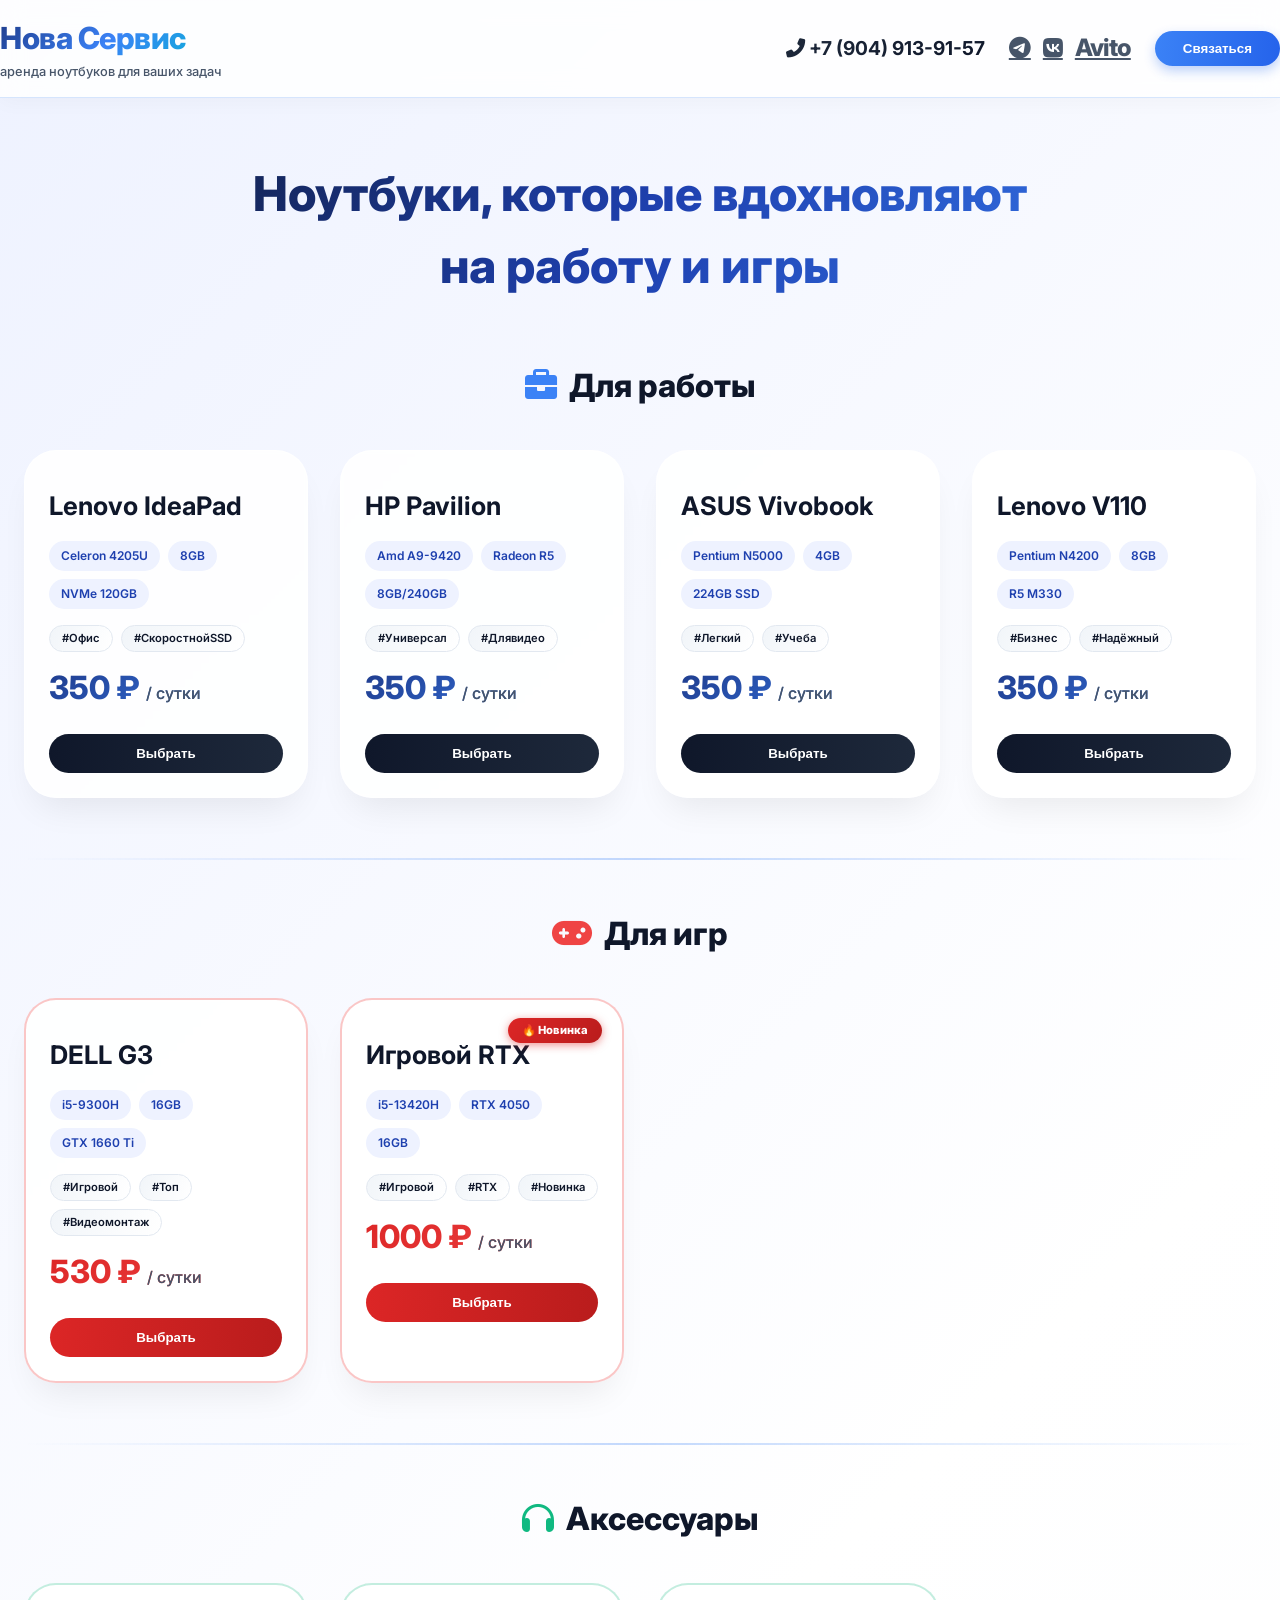
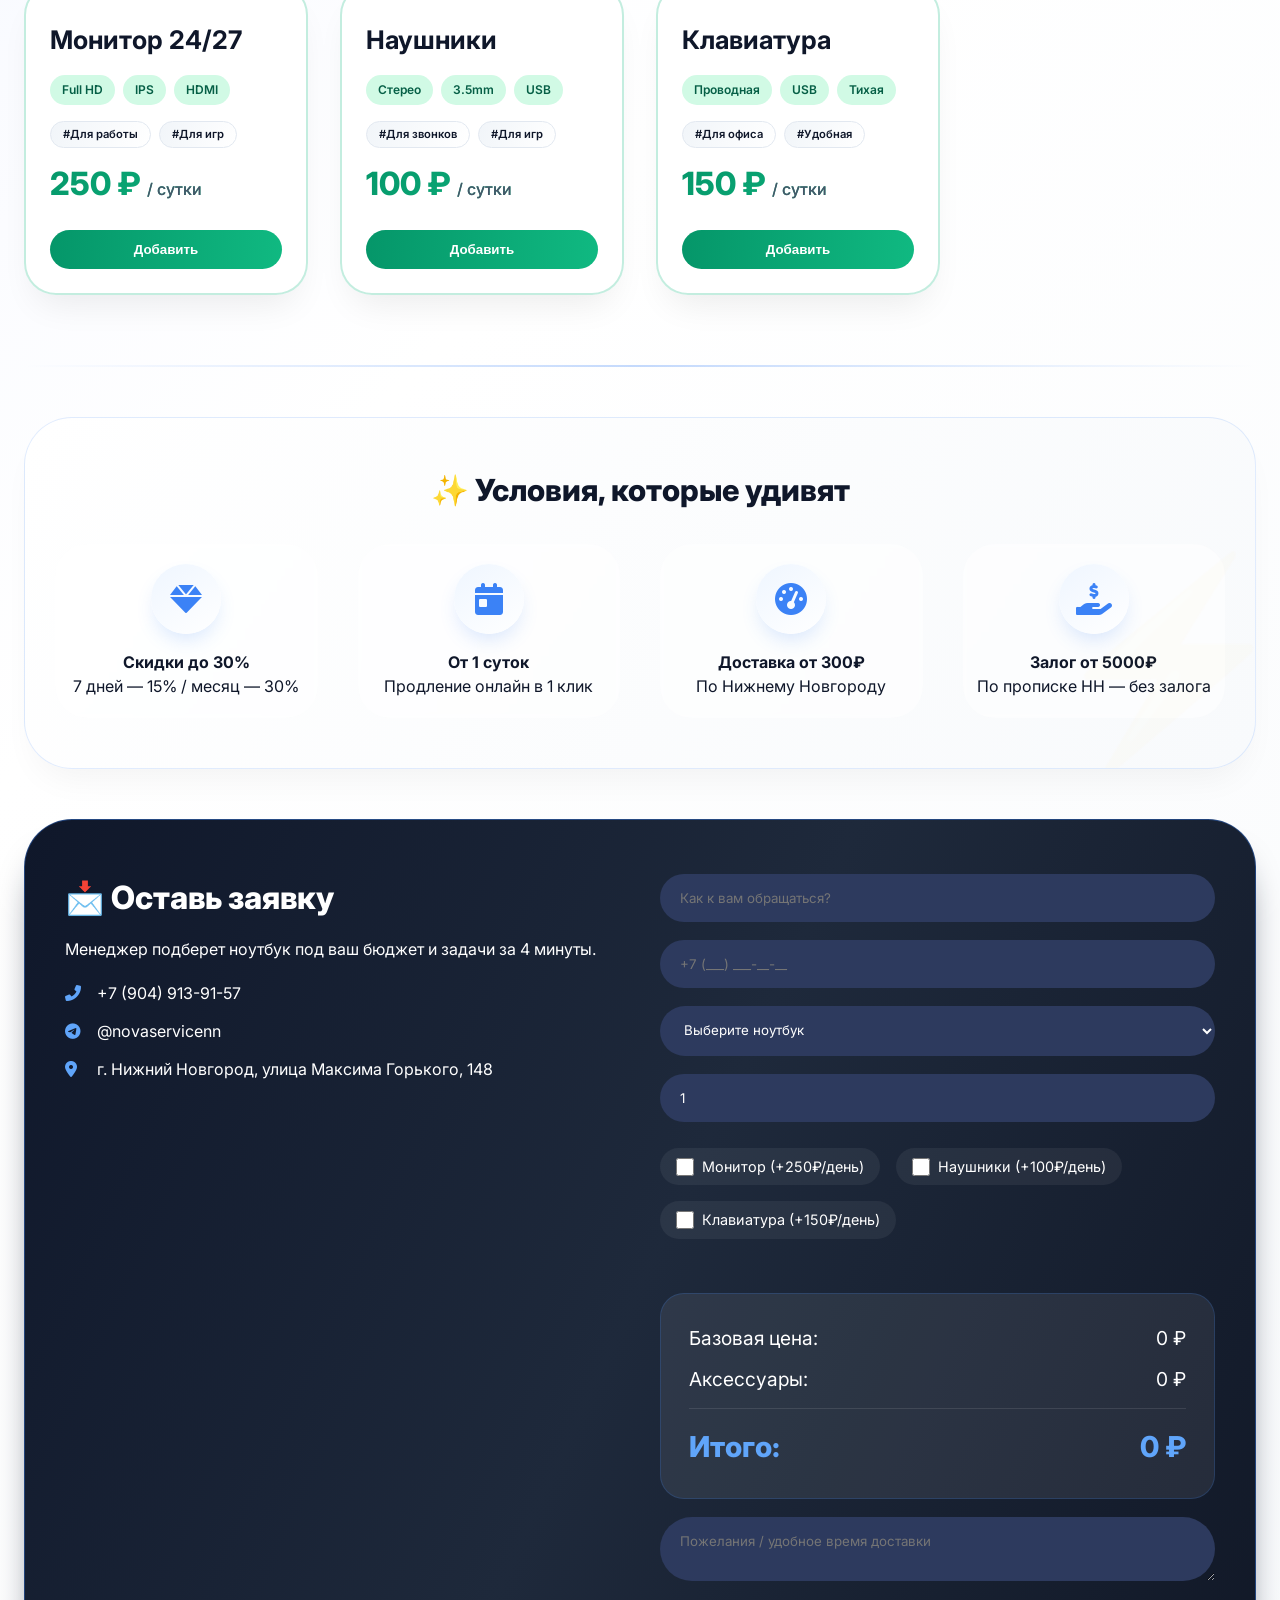
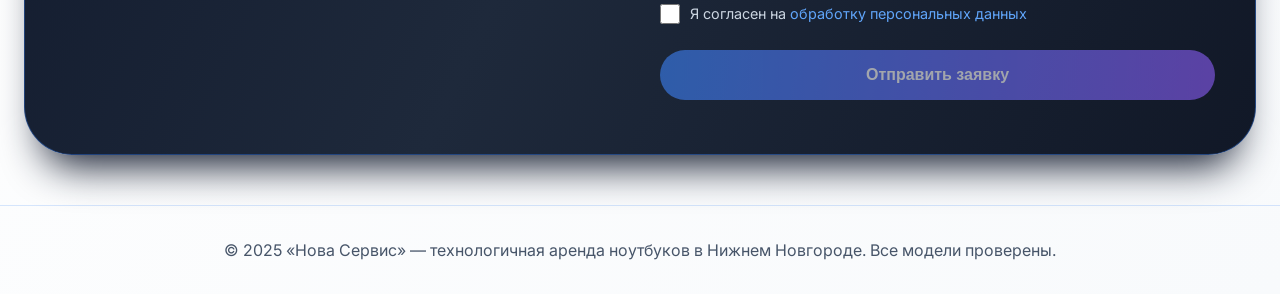
==== index.html @ deb8ad9b "Add files via upload" ====
<!DOCTYPE html>
<html lang="ru">
<head>
    <meta charset="UTF-8">
    <meta name="viewport" content="width=device-width, initial-scale=1.0, user-scalable=yes">
    <title>Нова Сервис | Аренда ноутбуков — стиль, скорость, сервис</title>
    <meta name="description" content="Аренда ноутбуков в «Нова Сервис». Premium-состояние, быстрая доставка, замена 2 часа. От 350₽/сутки.">
    <link href="https://fonts.googleapis.com/css2?family=Inter:opsz,wght@14..32,300;14..32,400;14..32,600;14..32,700;14..32,800&display=swap" rel="stylesheet">
    <link rel="stylesheet" href="https://cdnjs.cloudflare.com/ajax/libs/font-awesome/6.0.0-beta3/css/all.min.css">
    <link rel="stylesheet" href="css/style.css">
</head>
<body>

    <!-- Контейнер для сборки -->
    <div id="app"></div>

    <script>
        // Функция загрузки секций
        async function loadSections() {
            const app = document.getElementById('app');
            
            const sections = [
                'sections/notification.html',
                'sections/header.html',
                'sections/hero.html',
                'sections/catalog-work.html',
                'sections/catalog-gaming.html',
                'sections/catalog-accessories.html',
                'sections/conditions.html',
                'sections/form.html',
                'sections/footer.html'
            ];

            let html = '';
            for (const section of sections) {
                try {
                    const response = await fetch(section);
                    if (response.ok) {
                        html += await response.text();
                    } else {
                        console.warn(`Не удалось загрузить: ${section}`);
                    }
                } catch (error) {
                    console.warn(`Ошибка загрузки ${section}:`, error);
                }
            }
            
            app.innerHTML = html;
            
            // Инициализируем скрипты после загрузки HTML
            initApp();
        }

        function initApp() {
            // Загружаем скрипты динамически после сборки DOM
            const scripts = [
                'js/config.js',
                'js/calculator.js',
                'js/form.js',
                'js/main.js'
            ];

            scripts.forEach(src => {
                const script = document.createElement('script');
                script.src = src;
                document.body.appendChild(script);
            });
        }

        // Запускаем сборку
        loadSections();
    </script>
</body>
</html>
---- css/style.css ----
/* ===== БАЗОВЫЕ СТИЛИ ===== */
* {
    margin: 0;
    padding: 0;
    box-sizing: border-box;
}

body {
    font-family: 'Inter', sans-serif;
    background: linear-gradient(135deg, #eef2ff 0%, #ffffff 50%, #f8fafc 100%);
    color: #0f172a;
    line-height: 1.5;
}

/* ===== КАСТОМНЫЙ СКРОЛЛ ===== */
::-webkit-scrollbar {
    width: 8px;
}
::-webkit-scrollbar-track {
    background: #e2e8f0;
    border-radius: 10px;
}
::-webkit-scrollbar-thumb {
    background: #3b82f6;
    border-radius: 10px;
}

/* ===== КОНТЕЙНЕР ===== */
.container {
    max-width: 1280px;
    margin: 0 auto;
    padding: 0 24px;
}

/* ===== ШАПКА ===== */
.header {
    background: rgba(255, 255, 255, 0.85);
    backdrop-filter: blur(12px);
    box-shadow: 0 4px 20px rgba(0,0,0,0.03);
    position: sticky;
    top: 0;
    z-index: 100;
    border-bottom: 1px solid rgba(59,130,246,0.2);
}

.header-inner {
    display: flex;
    justify-content: space-between;
    align-items: center;
    padding: 16px 0;
    flex-wrap: wrap;
    gap: 16px;
}

.logo h1 {
    font-size: 1.9rem;
    font-weight: 800;
    background: linear-gradient(135deg, #1e3a8a, #3b82f6, #06b6d4);
    -webkit-background-clip: text;
    background-clip: text;
    color: transparent;
    letter-spacing: -0.5px;
}

.logo p {
    font-size: 0.8rem;
    color: #475569;
    font-weight: 500;
}

/* ===== КОНТАКТЫ В ШАПКЕ ===== */
.contact-header {
    display: flex;
    align-items: center;
    gap: 24px;
    flex-wrap: wrap;
}

.phone {
    font-weight: 700;
    font-size: 1.2rem;
    background: linear-gradient(145deg, #1e293b, #0f172a);
    -webkit-background-clip: text;
    background-clip: text;
    color: transparent;
}

/* ===== СОЦИАЛЬНЫЕ ИКОНКИ ===== */
.social-icons {
    display: flex;
    gap: 12px;
    align-items: center;
}

.social-icons a {
    color: #475569;
    font-size: 1.4rem;
    transition: color 0.2s, transform 0.2s;
    display: inline-flex;
    align-items: center;
    justify-content: center;
}

.social-icons a:hover {
    color: #3b82f6;
    transform: translateY(-2px);
}

/* ===== КНОПКА ЗВОНКА ===== */
.btn-call {
    background: linear-gradient(95deg, #3b82f6, #2563eb);
    color: white;
    border: none;
    padding: 10px 28px;
    border-radius: 40px;
    font-weight: 600;
    cursor: pointer;
    transition: all 0.3s ease;
    box-shadow: 0 5px 12px rgba(37,99,235,0.3);
}

.btn-call:hover {
    transform: translateY(-2px);
    box-shadow: 0 8px 20px rgba(37,99,235,0.4);
    background: linear-gradient(95deg, #2563eb, #1d4ed8);
}

/* ===== ГЕРОЙ (ЗАГОЛОВОК) ===== */
.hero {
    padding: 60px 0 40px;
    text-align: center;
    position: relative;
}

.hero h1 {
    font-size: 3rem;
    font-weight: 800;
    margin-bottom: 20px;
    background: linear-gradient(125deg, #0f172a, #1e40af, #3b82f6);
    -webkit-background-clip: text;
    background-clip: text;
    color: transparent;
}

.hero p {
    font-size: 1.2rem;
    max-width: 700px;
    margin: 0 auto;
    color: #334155;
}

/* ===== ЗАГОЛОВКИ КАТЕГОРИЙ ===== */
.category-title {
    font-size: 2rem;
    font-weight: 800;
    margin: 0px 0 4px;  /* было 60px → стало 10px (подняли заголовок) */
    text-align: center;
}

.category-title i {
    margin-right: 12px;  /* было 120px → стало 12px (иконка рядом с текстом) */
}

.category-sub {
    text-align: center;
    color: #475569;
    margin-bottom: 4px;  /* чуть уменьшил отступ до карточек */
    font-weight: 500;
}

/* ===== РАЗДЕЛИТЕЛИ ===== */
.category-divider {
    border: none;
    height: 2px;
    background: linear-gradient(90deg, transparent, #3b82f6, transparent);
    margin: 5px 0 50px;
    opacity: 0.3;
}

/* ===== СЕТКИ КАТАЛОГОВ ===== */
.catalog {
    display: grid;
    grid-template-columns: repeat(auto-fill, minmax(280px, 1fr));
    gap: 32px;
    margin-bottom: 60px;
    margin-top: 40px;  /* ← ДОБАВИЛ ЭТУ СТРОКУ */
}

.catalog-gaming {
    display: grid;
    grid-template-columns: repeat(auto-fill, minmax(280px, 1fr));
    gap: 32px;
    margin-bottom: 60px;
    margin-top: 40px;  /* ← ДОБАВИЛ ЭТУ СТРОКУ */
}

.catalog-accessories {
    display: grid;
    grid-template-columns: repeat(auto-fill, minmax(280px, 1fr));
    gap: 32px;
    margin-bottom: 70px;
    margin-top: 40px;  /* ← ДОБАВИЛ ЭТУ СТРОКУ */
}

/* ===== КАРТОЧКИ ТОВАРОВ ===== */
.card {
    background: rgba(255,255,255,0.9);
    backdrop-filter: blur(2px);
    border-radius: 32px;
    padding: 24px;
    box-shadow: 0 20px 35px -12px rgba(0,0,0,0.08);
    transition: all 0.35s cubic-bezier(0.2, 0.9, 0.4, 1.1);
    border: 1px solid rgba(255,255,255,0.5);
    position: relative;
    overflow: hidden;
}

.card::before {
    content: '';
    position: absolute;
    top: 0;
    left: 0;
    width: 100%;
    height: 6px;
    background: linear-gradient(90deg, #3b82f6, #06b6d4, #8b5cf6);
    opacity: 0;
    transition: 0.3s;
}

.card:hover::before {
    opacity: 1;
}

.card:hover {
    transform: translateY(-12px);
    box-shadow: 0 30px 45px -12px rgba(0,0,0,0.2);
    background: white;
    border-color: rgba(59,130,246,0.4);
}

/* ===== КАРТОЧКИ ИГРОВЫХ ===== */
.card-gaming {
    background: rgba(255,255,255,0.9);
    backdrop-filter: blur(2px);
    border-radius: 32px;
    padding: 24px;
    box-shadow: 0 20px 35px -12px rgba(0,0,0,0.08);
    transition: all 0.35s cubic-bezier(0.2, 0.9, 0.4, 1.1);
    border: 2px solid rgba(239,68,68,0.3);
    position: relative;
    overflow: hidden;
}

.card-gaming::before {
    content: '';
    position: absolute;
    top: 0;
    left: 0;
    width: 100%;
    height: 6px;
    background: linear-gradient(90deg, #ef4444, #f97316, #eab308);
    opacity: 0;
    transition: 0.3s;
}

.card-gaming:hover::before {
    opacity: 1;
}

.card-gaming:hover {
    transform: translateY(-12px) scale(1.01);
    box-shadow: 0 30px 45px -12px rgba(239,68,68,0.25);
    background: white;
    border-color: rgba(239,68,68,0.6);
}

/* ===== КАРТОЧКИ АКСЕССУАРОВ ===== */
.card-accessory {
    background: rgba(255,255,255,0.9);
    backdrop-filter: blur(2px);
    border-radius: 32px;
    padding: 24px;
    box-shadow: 0 20px 35px -12px rgba(0,0,0,0.08);
    transition: all 0.35s cubic-bezier(0.2, 0.9, 0.4, 1.1);
    border: 2px solid rgba(16,185,129,0.25);
    position: relative;
    overflow: hidden;
}

.card-accessory::before {
    content: '';
    position: absolute;
    top: 0;
    left: 0;
    width: 100%;
    height: 6px;
    background: linear-gradient(90deg, #10b981, #06b6d4, #8b5cf6);
    opacity: 0;
    transition: 0.3s;
}

.card-accessory:hover::before {
    opacity: 1;
}

.card-accessory:hover {
    transform: translateY(-12px) scale(1.01);
    box-shadow: 0 30px 45px -12px rgba(16,185,129,0.25);
    background: white;
    border-color: rgba(16,185,129,0.6);
}

/* ===== БЕЙДЖИ ===== */
.badge-hot {
    position: absolute;
    top: 18px;
    right: 20px;
    background: linear-gradient(125deg, #f97316, #ef4444);
    padding: 4px 14px;
    border-radius: 60px;
    color: white;
    font-size: 0.7rem;
    font-weight: 800;
    box-shadow: 0 2px 8px rgba(239,68,68,0.4);
}

.badge-gaming {
    position: absolute;
    top: 18px;
    right: 20px;
    background: linear-gradient(125deg, #dc2626, #b91c1c);
    padding: 4px 14px;
    border-radius: 60px;
    color: white;
    font-size: 0.7rem;
    font-weight: 800;
    box-shadow: 0 2px 8px rgba(220,38,38,0.5);
}

.badge-accessory {
    position: absolute;
    top: 18px;
    right: 20px;
    background: linear-gradient(125deg, #10b981, #059669);
    padding: 4px 14px;
    border-radius: 60px;
    color: white;
    font-size: 0.7rem;
    font-weight: 800;
    box-shadow: 0 2px 8px rgba(16,185,129,0.4);
}

/* ===== ЗАГОЛОВКИ КАРТОЧЕК ===== */
.card h3, .card-gaming h3, .card-accessory h3 {
    font-size: 1.6rem;
    font-weight: 700;
    margin: 12px 0 8px;
}

/* ===== ХАРАКТЕРИСТИКИ ===== */
.specs {
    margin: 16px 0;
    display: flex;
    flex-wrap: wrap;
    gap: 8px;
}

.spec {
    background: #eef2ff;
    padding: 6px 12px;
    border-radius: 30px;
    font-size: 0.75rem;
    font-weight: 600;
    color: #1e40af;
}

.spec-accessory {
    background: #d1fae5;
    padding: 6px 12px;
    border-radius: 30px;
    font-size: 0.75rem;
    font-weight: 600;
    color: #065f46;
}

/* ===== ТЕГИ ===== */
.tags {
    display: flex;
    flex-wrap: wrap;
    gap: 8px;
    margin: 12px 0;
}

.tag {
    background: linear-gradient(115deg, #f1f5f9, #ffffff);
    color: #0f172a;
    padding: 4px 12px;
    border-radius: 24px;
    font-size: 0.7rem;
    font-weight: 600;
    border: 1px solid #e2e8f0;
}

/* ===== ЦЕНЫ ===== */
.price {
    font-size: 2rem;
    font-weight: 800;
    background: linear-gradient(145deg, #1e3a8a, #3b82f6);
    -webkit-background-clip: text;
    background-clip: text;
    color: transparent;
    margin: 12px 0;
}

.price span {
    font-size: 1rem;
    font-weight: 500;
    color: #475569;
    background: none;
    -webkit-background-clip: unset;
}

.price-gaming {
    font-size: 2rem;
    font-weight: 800;
    background: linear-gradient(145deg, #dc2626, #ef4444);
    -webkit-background-clip: text;
    background-clip: text;
    color: transparent;
    margin: 12px 0;
}

.price-gaming span {
    font-size: 1rem;
    font-weight: 500;
    color: #475569;
    background: none;
    -webkit-background-clip: unset;
}

.price-accessory {
    font-size: 2rem;
    font-weight: 800;
    background: linear-gradient(145deg, #059669, #10b981);
    -webkit-background-clip: text;
    background-clip: text;
    color: transparent;
    margin: 12px 0;
}

.price-accessory span {
    font-size: 1rem;
    font-weight: 500;
    color: #475569;
    background: none;
    -webkit-background-clip: unset;
}

/* ===== КНОПКИ КАРТОЧЕК ===== */
.btn-order {
    width: 100%;
    background: linear-gradient(95deg, #0f172a, #1e293b);
    color: white;
    border: none;
    padding: 12px 0;
    border-radius: 40px;
    font-weight: 700;
    cursor: pointer;
    transition: 0.2s;
    margin-top: 10px;
}

.btn-order:hover {
    background: linear-gradient(95deg, #3b82f6, #2563eb);
    transform: scale(0.98);
    box-shadow: 0 6px 14px rgba(59,130,246,0.4);
}

.btn-order-gaming {
    width: 100%;
    background: linear-gradient(95deg, #dc2626, #b91c1c);
    color: white;
    border: none;
    padding: 12px 0;
    border-radius: 40px;
    font-weight: 700;
    cursor: pointer;
    transition: 0.2s;
    margin-top: 10px;
}

.btn-order-gaming:hover {
    background: linear-gradient(95deg, #ef4444, #dc2626);
    transform: scale(0.98);
    box-shadow: 0 6px 14px rgba(239,68,68,0.4);
}

.btn-order-accessory {
    width: 100%;
    background: linear-gradient(95deg, #059669, #10b981);
    color: white;
    border: none;
    padding: 12px 0;
    border-radius: 40px;
    font-weight: 700;
    cursor: pointer;
    transition: 0.2s;
    margin-top: 10px;
}

.btn-order-accessory:hover {
    background: linear-gradient(95deg, #10b981, #059669);
    transform: scale(0.98);
    box-shadow: 0 6px 14px rgba(16,185,129,0.4);
}

/* ===== БЛОК УСЛОВИЙ ===== */
.conditions {
    background: linear-gradient(125deg, #ffffff, #f8fafc);
    border-radius: 48px;
    padding: 50px 30px;
    margin: 50px 0;
    box-shadow: 0 20px 35px -12px rgba(0,0,0,0.05);
    border: 1px solid rgba(59,130,246,0.15);
    position: relative;
    overflow: hidden;
}

.conditions::after {
    content: "⚡";
    font-size: 200px;
    opacity: 0.02;
    position: absolute;
    bottom: -40px;
    right: -40px;
    pointer-events: none;
}

.grid-3 {
    display: grid;
    grid-template-columns: repeat(auto-fit, minmax(230px, 1fr));
    gap: 40px;
    margin-top: 30px;
}

.cond-item {
    text-align: center;
    background: rgba(255,255,255,0.5);
    backdrop-filter: blur(2px);
    border-radius: 32px;
    padding: 20px 12px;
    transition: 0.2s;
}

.cond-icon {
    width: 70px;
    height: 70px;
    background: linear-gradient(145deg, #eff6ff, #ffffff);
    display: inline-flex;
    align-items: center;
    justify-content: center;
    border-radius: 60px;
    font-size: 2rem;
    color: #3b82f6;
    margin-bottom: 16px;
    box-shadow: 0 10px 20px -5px rgba(59,130,246,0.2);
}

/* ===== ФОРМА ===== */
.form-section {
    background: linear-gradient(115deg, #0f172a, #1e293b, #111827);
    border-radius: 48px;
    padding: 54px 40px;
    color: white;
    margin: 50px 0;
    box-shadow: 0 30px 40px -20px #0f172a;
    border: 1px solid rgba(59,130,246,0.4);
}

.form-grid {
    display: grid;
    grid-template-columns: 1fr 1fr;
    gap: 40px;
    align-items: start;
}

.form-fields {
    display: flex;
    flex-direction: column;
    gap: 18px;
}

/* ===== ПОЛЯ ВВОДА ===== */
input, select, textarea {
    padding: 16px 20px;
    border-radius: 60px;
    border: none;
    font-family: inherit;
    background: #2d3a5e;
    color: white;
    outline: none;
    transition: 0.2s;
}

input:focus, select:focus, textarea:focus {
    background: #334155;
    box-shadow: 0 0 0 2px #3b82f6;
}

textarea {
    border-radius: 32px;
}

/* ===== КНОПКА ОТПРАВКИ ===== */
.submit-btn {
    background: linear-gradient(95deg, #3b82f6, #8b5cf6);
    padding: 16px;
    border: none;
    border-radius: 60px;
    font-weight: 800;
    cursor: pointer;
    transition: 0.2s;
    font-size: 1rem;
    color: white;
}

.submit-btn:hover {
    transform: scale(0.98);
    box-shadow: 0 10px 20px rgba(59,130,246,0.5);
}

.submit-btn:disabled {
    opacity: 0.6;
    cursor: not-allowed;
}

/* ===== КОНТАКТЫ В ФОРМЕ ===== */
.contact-line i {
    width: 28px;
    color: #60a5fa;
}

/* ===== КАЛЬКУЛЯТОР ЦЕН ===== */
.price-calculator {
    background: rgba(255,255,255,0.08);
    border-radius: 24px;
    padding: 24px 28px;
    margin-top: 24px;
    border: 1px solid rgba(59,130,246,0.2);
}

.price-calculator .total-row {
    display: flex;
    justify-content: space-between;
    align-items: center;
    font-size: 1.2rem;
    padding: 6px 0;
}

.price-calculator .total-row.discount {
    color: #60a5fa;
}

.price-calculator .total-row.final {
    font-size: 1.8rem;
    font-weight: 800;
    border-top: 1px solid rgba(255,255,255,0.1);
    padding-top: 16px;
    margin-top: 8px;
    color: #3b82f6;
}

.price-calculator .total-row.final span {
    color: #60a5fa;
}

/* ===== ЧЕКБОКСЫ АКСЕССУАРОВ ===== */
.accessory-checkboxes {
    display: flex;
    flex-wrap: wrap;
    gap: 16px;
    margin: 8px 0 12px;
}

.accessory-checkboxes label {
    display: flex;
    align-items: center;
    gap: 8px;
    cursor: pointer;
    background: rgba(255,255,255,0.06);
    padding: 8px 16px;
    border-radius: 40px;
    font-size: 0.9rem;
    transition: 0.2s;
}

.accessory-checkboxes label:hover {
    background: rgba(255,255,255,0.12);
}

.accessory-checkboxes input[type="checkbox"] {
    width: 18px;
    height: 18px;
    accent-color: #10b981;
    border-radius: 4px;
}

/* ===== УВЕДОМЛЕНИЕ ===== */
.notification {
    position: fixed;
    top: 30px;
    left: 50%;
    transform: translateX(-50%) translateY(-120px);
    background: #10b981;
    color: white;
    padding: 18px 40px;
    border-radius: 60px;
    font-weight: 700;
    font-size: 1.1rem;
    box-shadow: 0 15px 40px rgba(16,185,129,0.4);
    z-index: 9999;
    transition: transform 0.6s cubic-bezier(0.34, 1.56, 0.64, 1), opacity 0.4s ease;
    opacity: 0;
    display: flex;
    align-items: center;
    gap: 14px;
    pointer-events: none;
}

.notification.show {
    transform: translateX(-50%) translateY(0);
    opacity: 1;
    pointer-events: auto;
}

.notification i {
    font-size: 1.6rem;
}

.notification.error {
    background: #ef4444;
    box-shadow: 0 15px 40px rgba(239,68,68,0.4);
}

/* ===== ПОДВАЛ ===== */
footer {
    text-align: center;
    padding: 32px 0;
    border-top: 1px solid rgba(59,130,246,0.2);
    margin-top: 20px;
    color: #475569;
}

/* ===== АДАПТИВНОСТЬ ===== */
@media (max-width: 700px) {
    .form-grid {
        grid-template-columns: 1fr;
    }

    .hero h1 {
        font-size: 2.2rem;
    }

    .notification {
        font-size: 0.9rem;
        padding: 14px 24px;
        width: 90%;
        text-align: center;
        justify-content: center;
    }

    .header-inner {
        flex-direction: column;
    }

    .contact-header {
        justify-content: center;
    }
}

/* ===== АНИМАЦИЯ ПОЯВЛЕНИЯ ===== */
.card, .card-gaming, .card-accessory {
    animation: fadeInUp 0.6s ease backwards;
}

@keyframes fadeInUp {
    from {
        opacity: 0;
        transform: translateY(30px);
    }
    to {
        opacity: 1;
        transform: translateY(0);
    }
}
/* ===== ЧЕКБОКС СОГЛАСИЯ ===== */
.agreement-checkbox {
    margin: 4px 0 8px;
}

.agreement-checkbox label {
    display: flex;
    align-items: center;
    gap: 10px;
    cursor: pointer;
    font-size: 0.9rem;
    color: #cbd5e1;
    transition: color 0.2s;
}

.agreement-checkbox label:hover {
    color: #ffffff;
}

.agreement-checkbox input[type="checkbox"] {
    width: 20px;
    height: 20px;
    min-width: 20px;
    accent-color: #3b82f6;
    cursor: pointer;
    border-radius: 4px;
    background: #2d3a5e;
}

.agreement-checkbox a {
    color: #60a5fa;
    text-decoration: none;
    transition: color 0.2s;
}

.agreement-checkbox a:hover {
    color: #93bbfc;
    text-decoration: underline;
}

.card:nth-child(1) { animation-delay: 0.05s; }
.card:nth-child(2) { animation-delay: 0.1s; }
.card:nth-child(3) { animation-delay: 0.15s; }
.card:nth-child(4) { animation-delay: 0.2s; }
.card-gaming:nth-child(1) { animation-delay: 0.05s; }
.card-gaming:nth-child(2) { animation-delay: 0.1s; }
.card-accessory:nth-child(1) { animation-delay: 0.05s; }
.card-accessory:nth-child(2) { animation-delay: 0.1s; }
.card-accessory:nth-child(3) { animation-delay: 0.15s; }
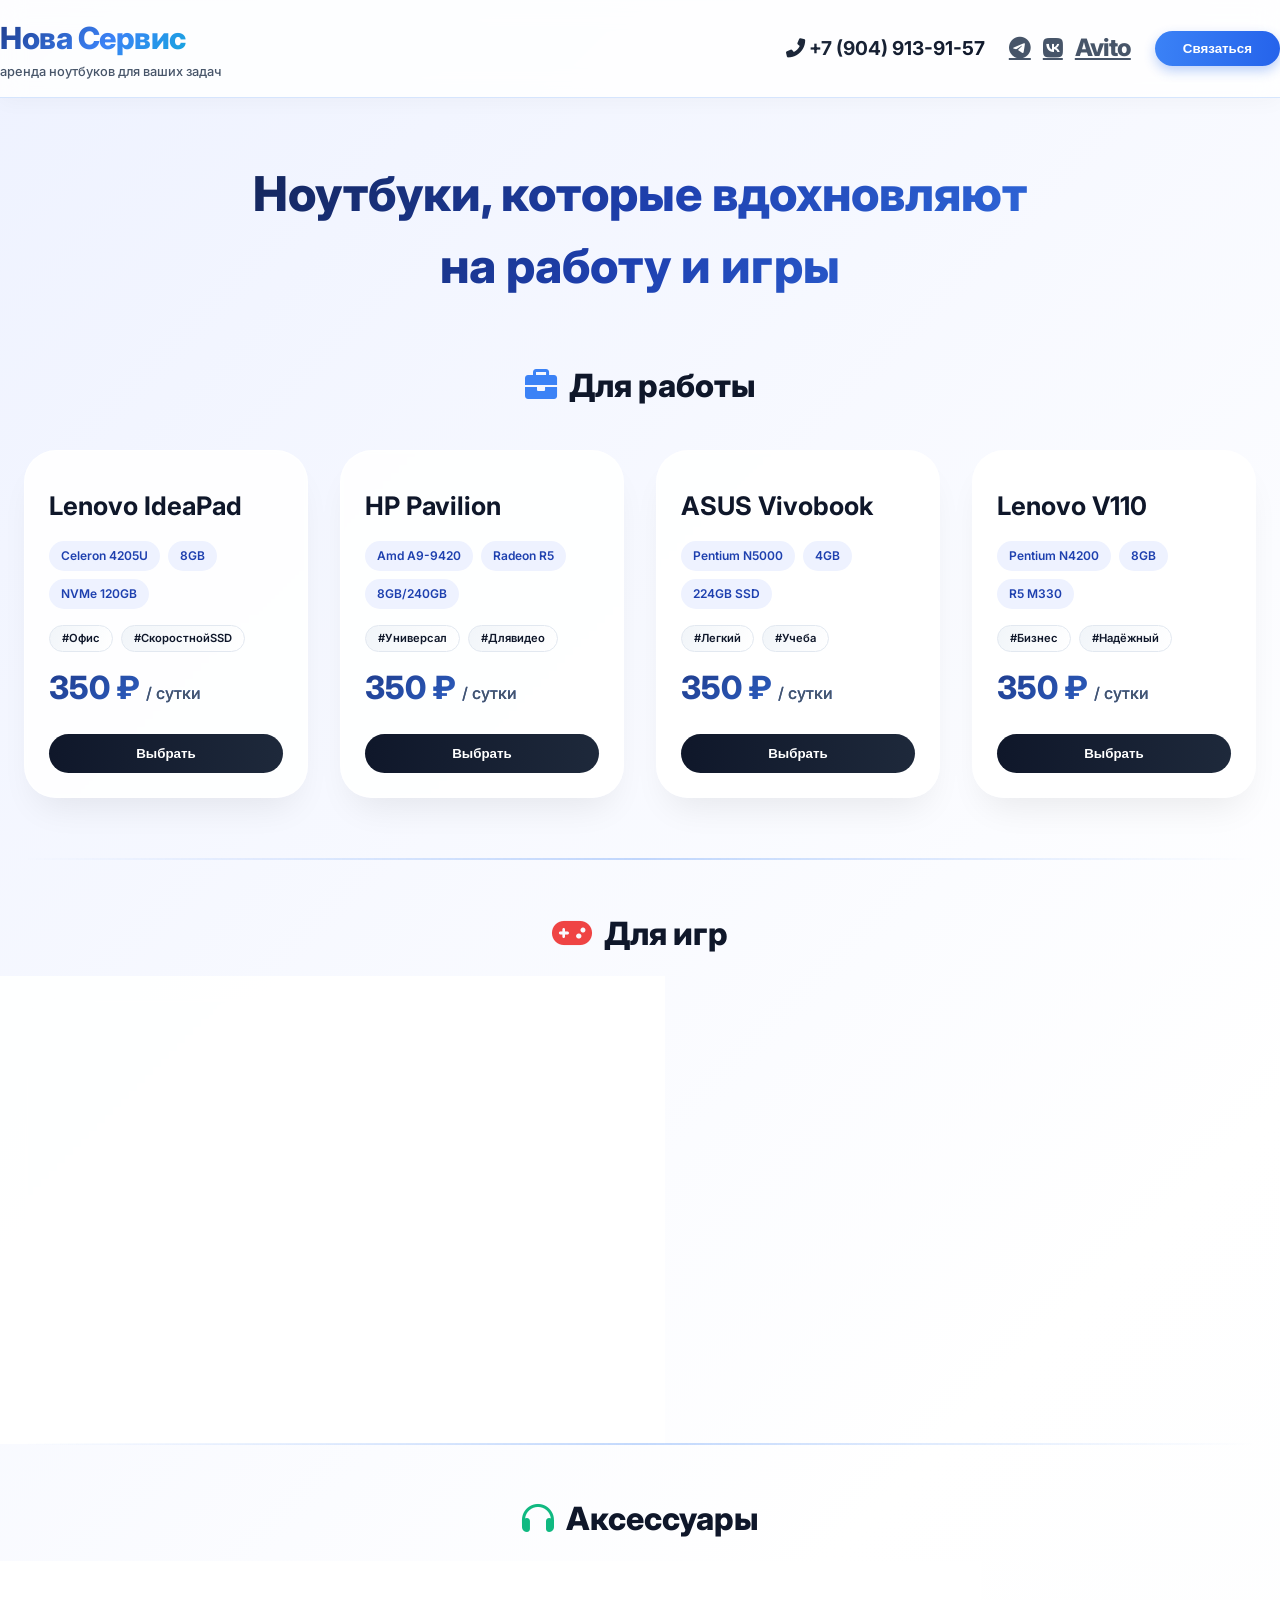
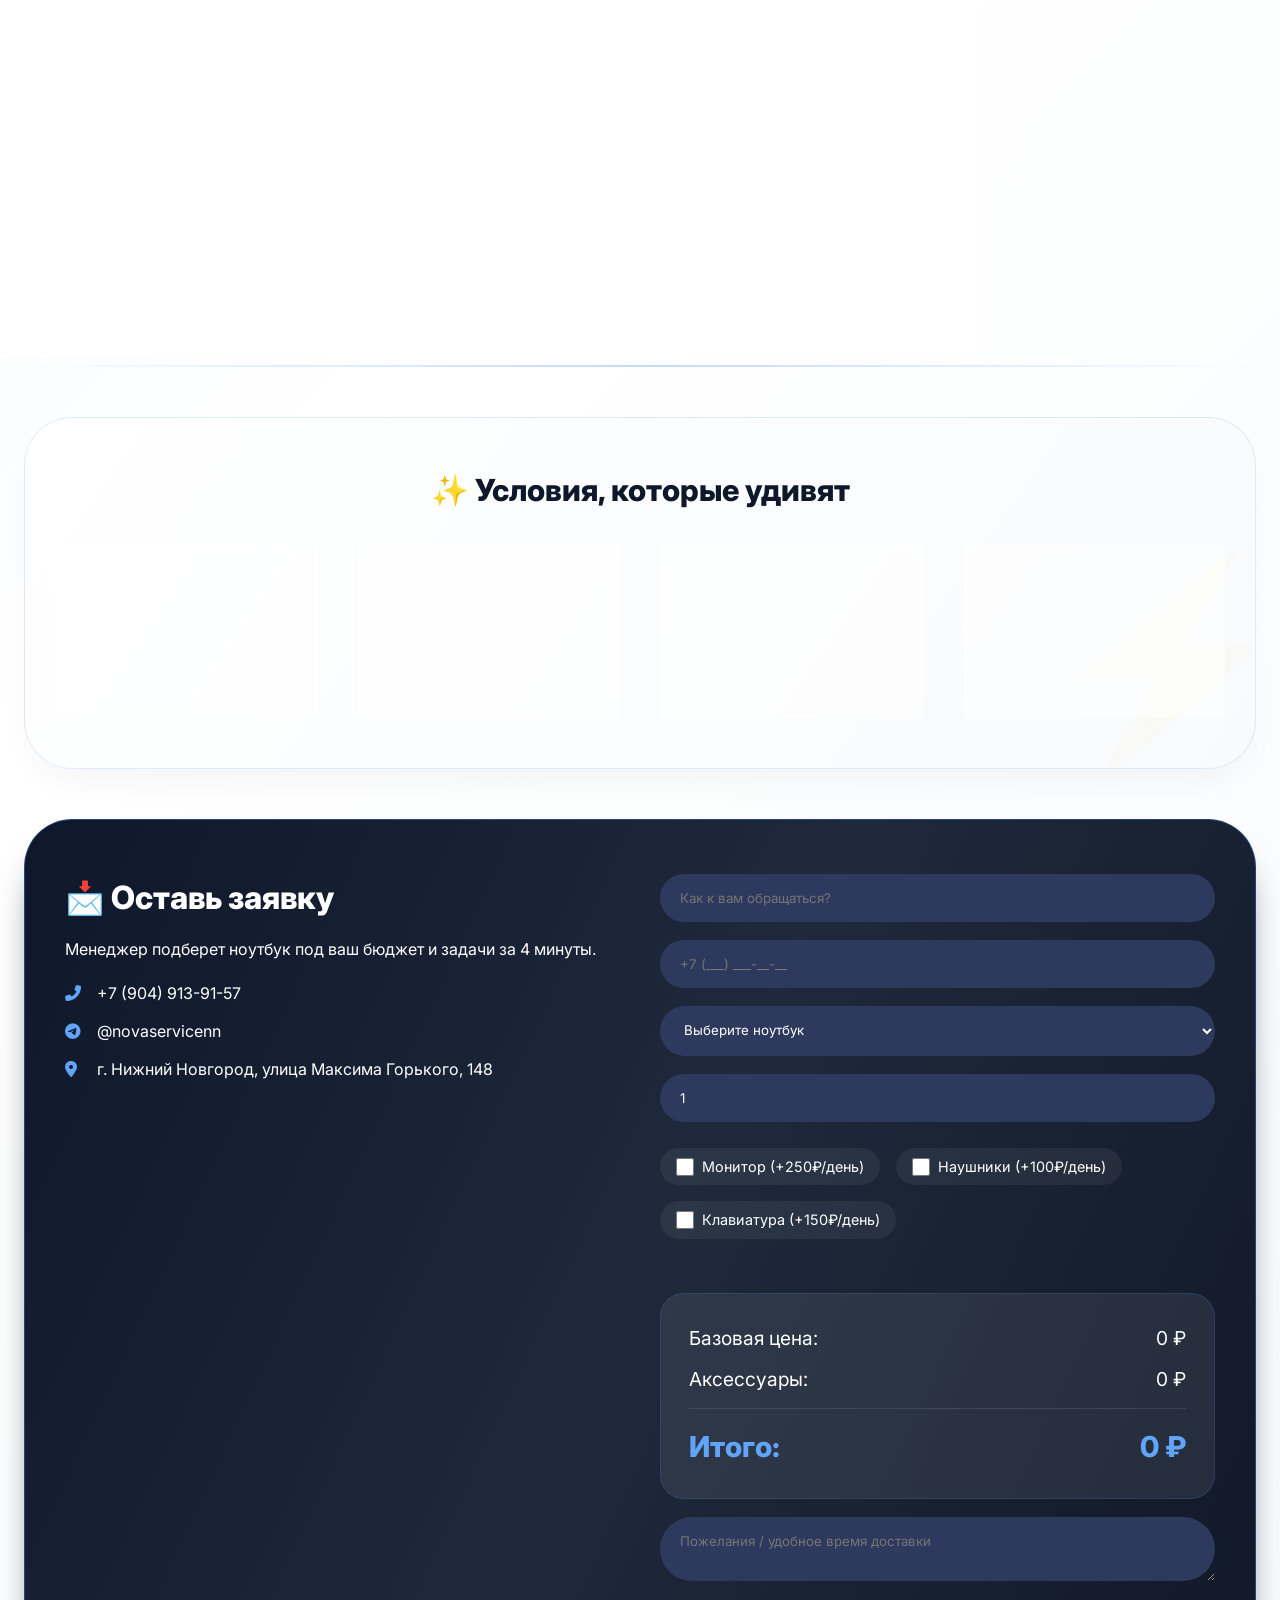
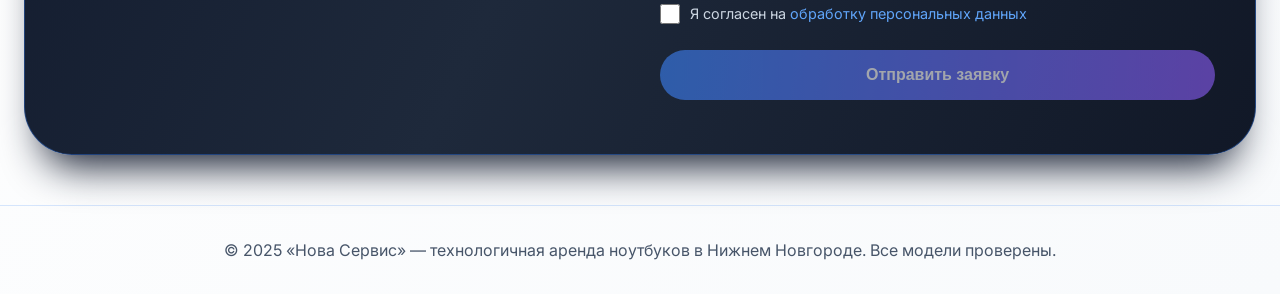
==== commit d1da0eb7: "Add files via upload" ====
--- a/index.html
+++ b/index.html
@@ -8,6 +8,12 @@
     <link href="https://fonts.googleapis.com/css2?family=Inter:opsz,wght@14..32,300;14..32,400;14..32,600;14..32,700;14..32,800&display=swap" rel="stylesheet">
     <link rel="stylesheet" href="https://cdnjs.cloudflare.com/ajax/libs/font-awesome/6.0.0-beta3/css/all.min.css">
     <link rel="stylesheet" href="css/style.css">
+    <!-- Основная фавиконка -->
+<link rel="icon" type="image/x-icon" href="/favicon.ico">
+<!-- Для PNG (если есть) -->
+<link rel="icon" type="image/png" sizes="32x32" href="/favicon-32x32.png">
+<!-- Для Apple (iPhone/iPad) -->
+<link rel="apple-touch-icon" href="/apple-touch-icon.png">
 </head>
 <body>
 
